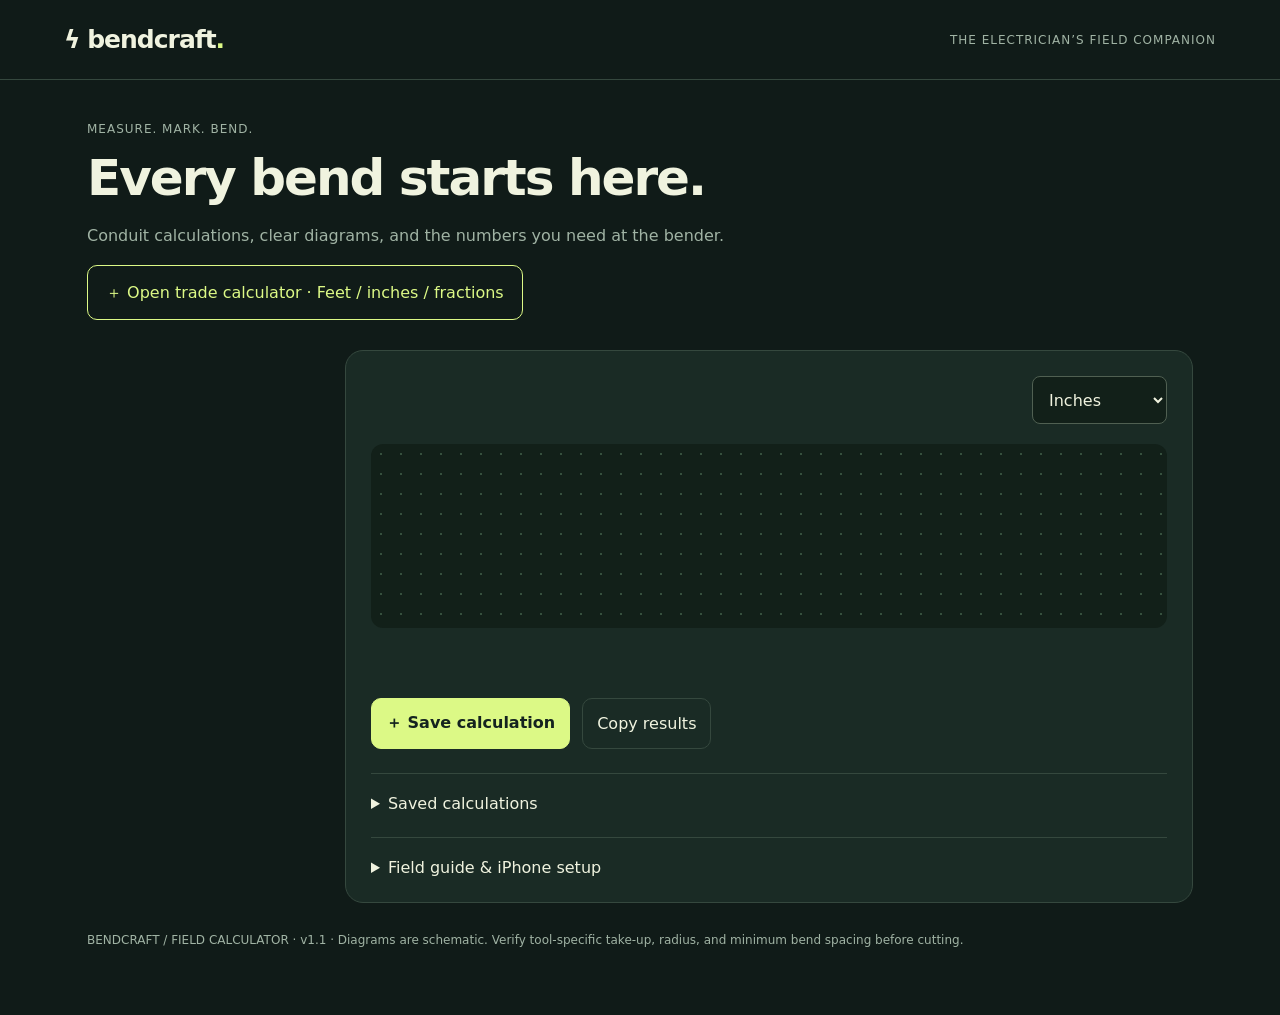
==== index.html @ 4b393dd1 "Add index.html for Bendcraft v1.1" ====
<!doctype html><html lang="en"><meta charset="utf-8"><meta name="viewport" content="width=device-width,initial-scale=1,viewport-fit=cover"><meta name="theme-color" content="#14231f"><meta name="apple-mobile-web-app-capable" content="yes"><link rel="manifest" href="manifest.json"><title>Bendcraft • Conduit calculator</title><style>
:root{color-scheme:dark;--bg:#101b18;--panel:#1a2b25;--line:#35483e;--ink:#f0f3df;--muted:#a0b3a4;--accent:#dcf986}*{box-sizing:border-box}body{margin:0;background:var(--bg);color:var(--ink);font:16px system-ui,sans-serif}header{padding:25px 5%;border-bottom:1px solid var(--line);display:flex;justify-content:space-between;align-items:center}.brand{font-size:25px;font-weight:800;letter-spacing:-1px}.badge,small{color:var(--muted);font-size:12px;letter-spacing:1px}main{max-width:1150px;margin:38px auto;padding:0 22px}h1{font-size:clamp(32px,5vw,50px);letter-spacing:-2px;margin:12px 0}p{color:var(--muted);line-height:1.6}.layout{display:grid;grid-template-columns:230px 1fr;gap:28px;margin-top:30px}nav{display:flex;flex-direction:column;gap:7px}button,select,input{font:inherit}button{cursor:pointer;border:1px solid var(--line);border-radius:10px;background:transparent;color:var(--ink);padding:14px;text-align:left;min-height:48px}button:hover{border-color:var(--accent)}button.active,.primary{background:var(--accent);color:#14231f;border-color:var(--accent);font-weight:700}section{border:1px solid var(--line);background:var(--panel);border-radius:18px;padding:25px}h2{margin:0;font-size:24px}.toolbar{display:flex;justify-content:space-between;align-items:center;gap:12px}select,input{background:#122019;color:var(--ink);border:1px solid #506052;border-radius:8px;padding:12px;width:100%;min-height:48px}select{width:auto}#fields{display:grid;grid-template-columns:1fr 1fr;gap:18px;margin:24px 0}label{display:block;font-size:13px;color:var(--muted)}label input{margin-top:8px}.diagram{background:#122019;border-radius:12px;margin:20px 0;overflow:hidden}svg{width:100%;height:180px;background-image:radial-gradient(#36503e 1px,transparent 1px);background-size:20px 20px}.results{display:grid;grid-template-columns:repeat(2,1fr);gap:12px}.result{padding:18px;border:1px solid var(--line);border-radius:12px}.result strong{display:block;color:var(--accent);font-size:27px;margin-top:7px}.note{font-size:13px}.actions{display:flex;gap:12px;margin-top:22px;flex-wrap:wrap}details{margin-top:24px;border-top:1px solid var(--line);padding-top:20px}summary{cursor:pointer}#saved article{border-bottom:1px solid var(--line);padding:14px 0}#saved button{padding:8px;margin-right:8px}footer{padding:30px 0;color:var(--muted);font-size:12px}a{color:var(--accent)}@media(max-width:720px){header{padding:20px}.badge{display:none}main{margin-top:24px}.layout{grid-template-columns:1fr;gap:18px}nav{flex-direction:row;overflow-x:auto;padding-bottom:6px}nav button{white-space:nowrap}section{padding:18px}#fields{gap:12px}h1{letter-spacing:-1px}.result strong{font-size:23px}}
</style><header><div class="brand">ϟ bendcraft<span style="color:var(--accent)">.</span></div><span class="badge">THE ELECTRICIAN’S FIELD COMPANION</span></header><main><small>MEASURE. MARK. BEND.</small><h1>Every bend starts here.</h1><p>Conduit calculations, clear diagrams, and the numbers you need at the bender.</p><p><a href="calculator.html" style="display:inline-block;padding:14px 18px;border:1px solid #dcf986;border-radius:10px;text-decoration:none">＋ Open trade calculator · Feet / inches / fractions</a></p><div class="layout"><nav id="types" aria-label="Bend type"></nav><section><div class="toolbar"><h2 id="title"></h2><select id="unit" aria-label="Units"><option value="in">Inches</option><option value="mm">Millimeters</option></select></div><div class="diagram"><svg viewBox="0 0 600 180" role="img" aria-label="Schematic of selected bend"><path id="pipe" fill="none" stroke="#dcf986" stroke-width="9" stroke-linejoin="round" stroke-linecap="round"/></svg></div><small id="model"></small><div id="fields"></div><div id="results" class="results" aria-live="polite"></div><p id="explain" class="note"></p><div class="actions"><button id="save" class="primary">＋ Save calculation</button><button id="share">Copy results</button></div><p id="status" role="status"></p><details><summary>Saved calculations</summary><div id="saved"></div></details><details><summary>Field guide & iPhone setup</summary><p>Enter decimals or fractions such as 12 3/8. Values use the selected unit. Change units to convert your current measurements. Angles remain degrees.</p><p>Offsets and saddles use ideal centerline geometry: spacing = height ÷ sin(angle); shrink per offset = height × tan(angle ÷ 2). These differ from rounded field tables and do not compensate for shoe radius. Verify marks with your bender’s instructions. Stub take-up and back-to-back star marks must match your actual shoe. Segmented calculations use equal chord approximations.</p><p>On iPhone: open the hosted app in Safari, tap Share → Add to Home Screen → Open as Web App. Saved bends stay in this browser on this device. This local version requires hosting before iPhone installation.</p><p><a href="https://data.kleintools.com/sites/all/product_assets/documents/instructions/klein/ConduitBenderGuide.pdf" target="_blank" rel="noopener">Klein bender reference</a> · <a href="https://apps.apple.com/us/app/ibend-pipe/id339407922" target="_blank" rel="noopener">Workflow research: iBend Pipe</a></p></details></section></div><footer>BENDCRAFT / FIELD CALCULATOR · v1.1 · Diagrams are schematic. Verify tool-specific take-up, radius, and minimum bend spacing before cutting.</footer></main><script src="app.js"></script></html>
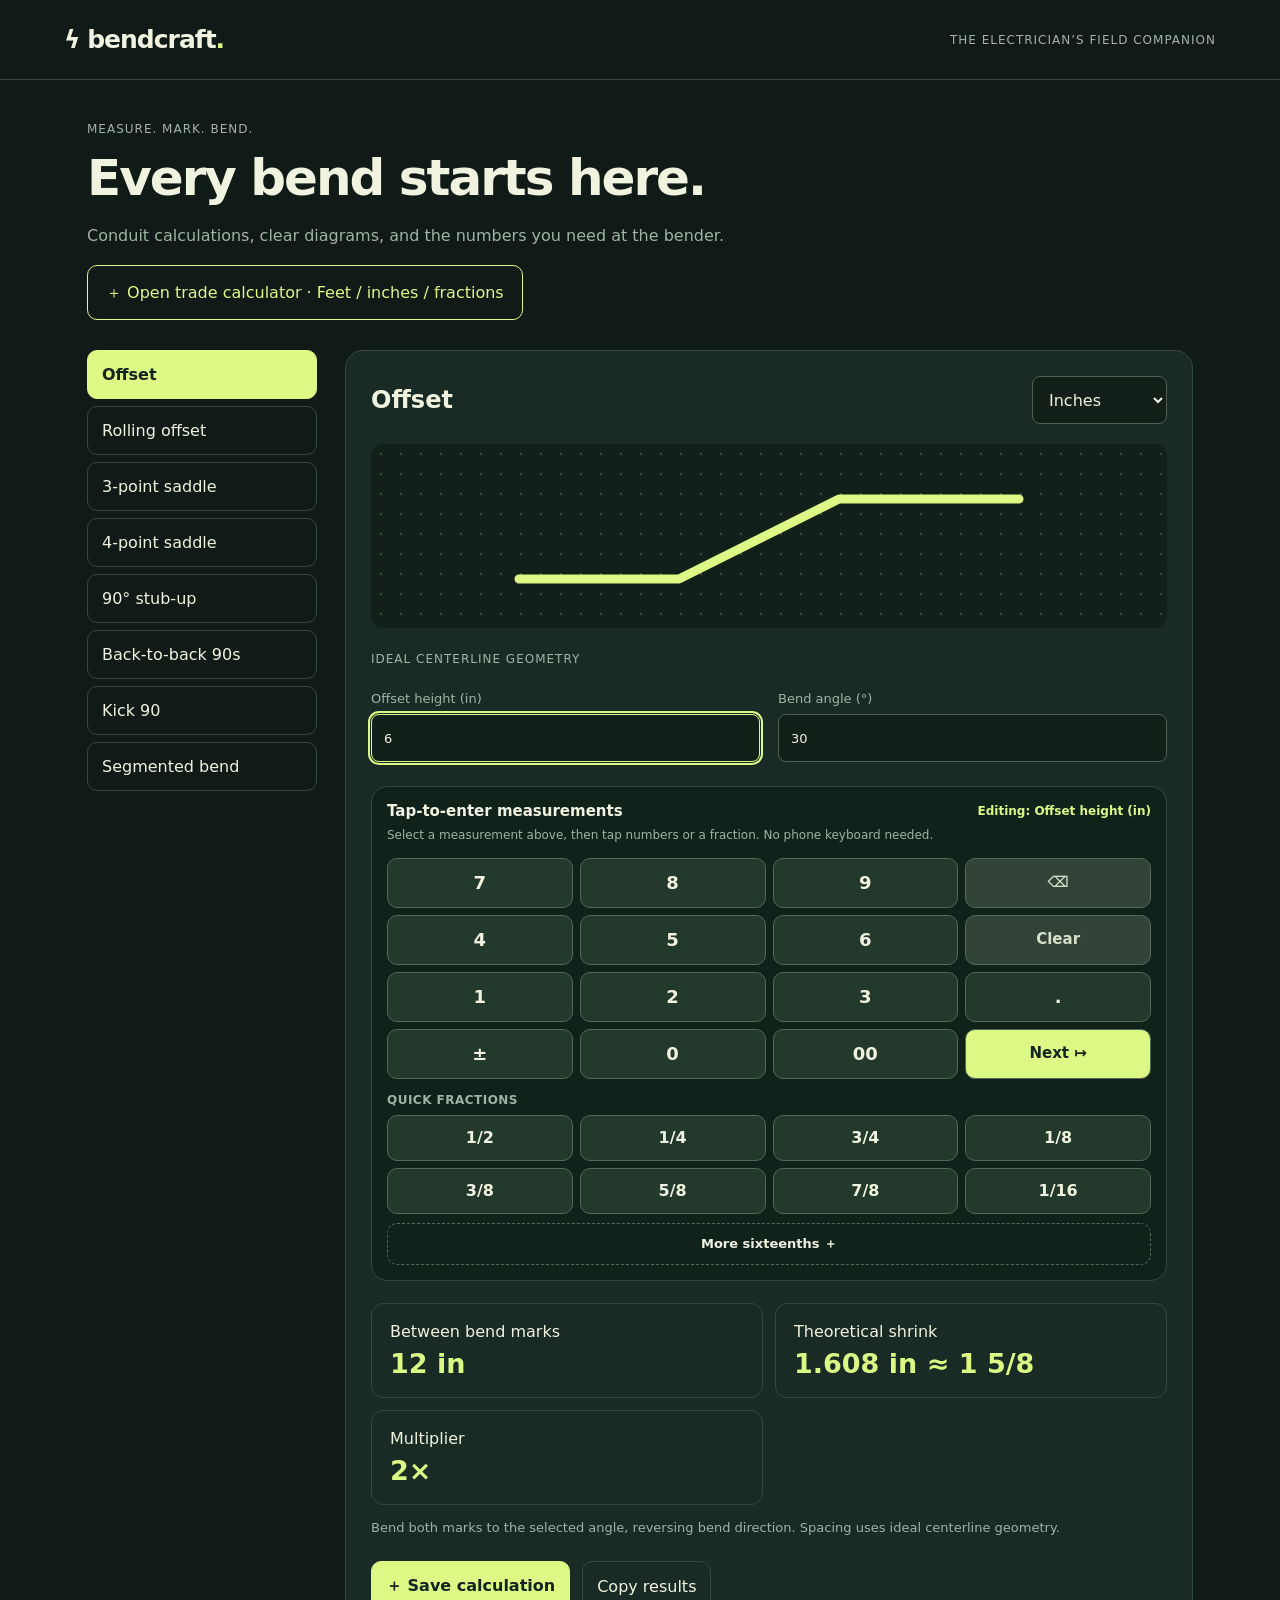
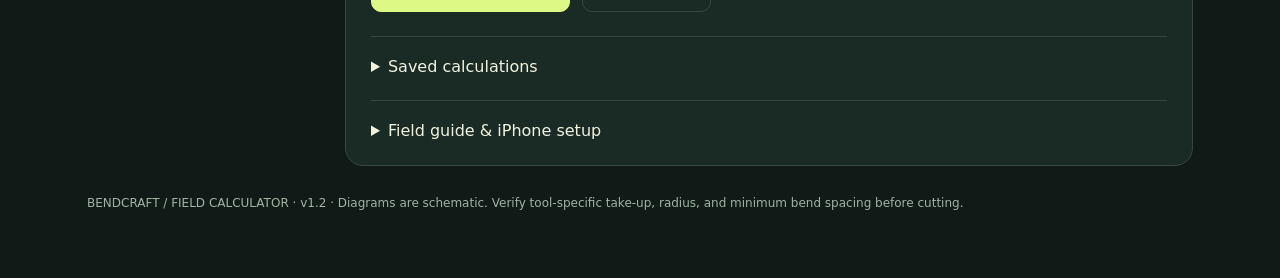
==== commit 6c3dba49: "Enable touch keypad and quick fractions in conduit calculator" ====
--- a/index.html
+++ b/index.html
@@ -1,3 +1,3 @@
-<!doctype html><html lang="en"><meta charset="utf-8"><meta name="viewport" content="width=device-width,initial-scale=1,viewport-fit=cover"><meta name="theme-color" content="#14231f"><meta name="apple-mobile-web-app-capable" content="yes"><link rel="manifest" href="manifest.json"><title>Bendcraft • Conduit calculator</title><style>
+<!doctype html><html lang="en"><meta charset="utf-8"><meta name="viewport" content="width=device-width,initial-scale=1,viewport-fit=cover"><meta name="theme-color" content="#14231f"><meta name="apple-mobile-web-app-capable" content="yes"><link rel="manifest" href="manifest.json"><link rel="stylesheet" href="measurement-keypad.css"><title>Bendcraft • Conduit calculator</title><style>
 :root{color-scheme:dark;--bg:#101b18;--panel:#1a2b25;--line:#35483e;--ink:#f0f3df;--muted:#a0b3a4;--accent:#dcf986}*{box-sizing:border-box}body{margin:0;background:var(--bg);color:var(--ink);font:16px system-ui,sans-serif}header{padding:25px 5%;border-bottom:1px solid var(--line);display:flex;justify-content:space-between;align-items:center}.brand{font-size:25px;font-weight:800;letter-spacing:-1px}.badge,small{color:var(--muted);font-size:12px;letter-spacing:1px}main{max-width:1150px;margin:38px auto;padding:0 22px}h1{font-size:clamp(32px,5vw,50px);letter-spacing:-2px;margin:12px 0}p{color:var(--muted);line-height:1.6}.layout{display:grid;grid-template-columns:230px 1fr;gap:28px;margin-top:30px}nav{display:flex;flex-direction:column;gap:7px}button,select,input{font:inherit}button{cursor:pointer;border:1px solid var(--line);border-radius:10px;background:transparent;color:var(--ink);padding:14px;text-align:left;min-height:48px}button:hover{border-color:var(--accent)}button.active,.primary{background:var(--accent);color:#14231f;border-color:var(--accent);font-weight:700}section{border:1px solid var(--line);background:var(--panel);border-radius:18px;padding:25px}h2{margin:0;font-size:24px}.toolbar{display:flex;justify-content:space-between;align-items:center;gap:12px}select,input{background:#122019;color:var(--ink);border:1px solid #506052;border-radius:8px;padding:12px;width:100%;min-height:48px}select{width:auto}#fields{display:grid;grid-template-columns:1fr 1fr;gap:18px;margin:24px 0}label{display:block;font-size:13px;color:var(--muted)}label input{margin-top:8px}.diagram{background:#122019;border-radius:12px;margin:20px 0;overflow:hidden}svg{width:100%;height:180px;background-image:radial-gradient(#36503e 1px,transparent 1px);background-size:20px 20px}.results{display:grid;grid-template-columns:repeat(2,1fr);gap:12px}.result{padding:18px;border:1px solid var(--line);border-radius:12px}.result strong{display:block;color:var(--accent);font-size:27px;margin-top:7px}.note{font-size:13px}.actions{display:flex;gap:12px;margin-top:22px;flex-wrap:wrap}details{margin-top:24px;border-top:1px solid var(--line);padding-top:20px}summary{cursor:pointer}#saved article{border-bottom:1px solid var(--line);padding:14px 0}#saved button{padding:8px;margin-right:8px}footer{padding:30px 0;color:var(--muted);font-size:12px}a{color:var(--accent)}@media(max-width:720px){header{padding:20px}.badge{display:none}main{margin-top:24px}.layout{grid-template-columns:1fr;gap:18px}nav{flex-direction:row;overflow-x:auto;padding-bottom:6px}nav button{white-space:nowrap}section{padding:18px}#fields{gap:12px}h1{letter-spacing:-1px}.result strong{font-size:23px}}
-</style><header><div class="brand">ϟ bendcraft<span style="color:var(--accent)">.</span></div><span class="badge">THE ELECTRICIAN’S FIELD COMPANION</span></header><main><small>MEASURE. MARK. BEND.</small><h1>Every bend starts here.</h1><p>Conduit calculations, clear diagrams, and the numbers you need at the bender.</p><p><a href="calculator.html" style="display:inline-block;padding:14px 18px;border:1px solid #dcf986;border-radius:10px;text-decoration:none">＋ Open trade calculator · Feet / inches / fractions</a></p><div class="layout"><nav id="types" aria-label="Bend type"></nav><section><div class="toolbar"><h2 id="title"></h2><select id="unit" aria-label="Units"><option value="in">Inches</option><option value="mm">Millimeters</option></select></div><div class="diagram"><svg viewBox="0 0 600 180" role="img" aria-label="Schematic of selected bend"><path id="pipe" fill="none" stroke="#dcf986" stroke-width="9" stroke-linejoin="round" stroke-linecap="round"/></svg></div><small id="model"></small><div id="fields"></div><div id="results" class="results" aria-live="polite"></div><p id="explain" class="note"></p><div class="actions"><button id="save" class="primary">＋ Save calculation</button><button id="share">Copy results</button></div><p id="status" role="status"></p><details><summary>Saved calculations</summary><div id="saved"></div></details><details><summary>Field guide & iPhone setup</summary><p>Enter decimals or fractions such as 12 3/8. Values use the selected unit. Change units to convert your current measurements. Angles remain degrees.</p><p>Offsets and saddles use ideal centerline geometry: spacing = height ÷ sin(angle); shrink per offset = height × tan(angle ÷ 2). These differ from rounded field tables and do not compensate for shoe radius. Verify marks with your bender’s instructions. Stub take-up and back-to-back star marks must match your actual shoe. Segmented calculations use equal chord approximations.</p><p>On iPhone: open the hosted app in Safari, tap Share → Add to Home Screen → Open as Web App. Saved bends stay in this browser on this device. This local version requires hosting before iPhone installation.</p><p><a href="https://data.kleintools.com/sites/all/product_assets/documents/instructions/klein/ConduitBenderGuide.pdf" target="_blank" rel="noopener">Klein bender reference</a> · <a href="https://apps.apple.com/us/app/ibend-pipe/id339407922" target="_blank" rel="noopener">Workflow research: iBend Pipe</a></p></details></section></div><footer>BENDCRAFT / FIELD CALCULATOR · v1.1 · Diagrams are schematic. Verify tool-specific take-up, radius, and minimum bend spacing before cutting.</footer></main><script src="app.js"></script></html>
+</style><header><div class="brand">ϟ bendcraft<span style="color:var(--accent)">.</span></div><span class="badge">THE ELECTRICIAN’S FIELD COMPANION</span></header><main><small>MEASURE. MARK. BEND.</small><h1>Every bend starts here.</h1><p>Conduit calculations, clear diagrams, and the numbers you need at the bender.</p><p><a href="calculator.html" style="display:inline-block;padding:14px 18px;border:1px solid #dcf986;border-radius:10px;text-decoration:none">＋ Open trade calculator · Feet / inches / fractions</a></p><div class="layout"><nav id="types" aria-label="Bend type"></nav><section><div class="toolbar"><h2 id="title"></h2><select id="unit" aria-label="Units"><option value="in">Inches</option><option value="mm">Millimeters</option></select></div><div class="diagram"><svg viewBox="0 0 600 180" role="img" aria-label="Schematic of selected bend"><path id="pipe" fill="none" stroke="#dcf986" stroke-width="9" stroke-linejoin="round" stroke-linecap="round"/></svg></div><small id="model"></small><div id="fields"></div><div id="measurement-keypad"></div><div id="results" class="results" aria-live="polite"></div><p id="explain" class="note"></p><div class="actions"><button id="save" class="primary">＋ Save calculation</button><button id="share">Copy results</button></div><p id="status" role="status"></p><details><summary>Saved calculations</summary><div id="saved"></div></details><details><summary>Field guide & iPhone setup</summary><p>Tap a measurement field then use the built-in number and fraction buttons—no iPhone keyboard needed. Fractions such as 12 3/8 work. Values use the selected unit. Change units to convert your current measurements. Angles remain degrees.</p><p>Offsets and saddles use ideal centerline geometry: spacing = height ÷ sin(angle); shrink per offset = height × tan(angle ÷ 2). These differ from rounded field tables and do not compensate for shoe radius. Verify marks with your bender’s instructions. Stub take-up and back-to-back star marks must match your actual shoe. Segmented calculations use equal chord approximations.</p><p>On iPhone: open the hosted app in Safari, tap Share → Add to Home Screen → Open as Web App. Saved bends stay in this browser on this device. This local version requires hosting before iPhone installation.</p><p><a href="https://data.kleintools.com/sites/all/product_assets/documents/instructions/klein/ConduitBenderGuide.pdf" target="_blank" rel="noopener">Klein bender reference</a> · <a href="https://apps.apple.com/us/app/ibend-pipe/id339407922" target="_blank" rel="noopener">Workflow research: iBend Pipe</a></p></details></section></div><footer>BENDCRAFT / FIELD CALCULATOR · v1.2 · Diagrams are schematic. Verify tool-specific take-up, radius, and minimum bend spacing before cutting.</footer></main><script src="app.js"></script><script src="measurement-keypad.js"></script></html>
--- a/measurement-keypad.css
+++ b/measurement-keypad.css
@@ -0,0 +1,22 @@
+/* Shared touch-first Bendcraft measurement keypad. */
+#measurement-keypad { margin: 14px 0 22px; }
+.mp-wrap { border: 1px solid var(--line, #35483e); border-radius: 16px; background: #11221b; padding: 15px; }
+.mp-top { display: flex; align-items: center; justify-content: space-between; flex-wrap: wrap; gap: 5px 12px; }
+.mp-top strong { font-size: 15px; color: var(--ink, #f0f3df); }
+.mp-active { color: var(--accent, #dcf986); font-size: 12px; font-weight: 700; }
+.mp-hint { font-size: 12px; margin: 7px 0 14px; color: var(--muted, #a0b3a4); line-height: 1.4; }
+.mp-label { margin: 14px 0 8px; font-size: 12px; color: var(--muted, #a0b3a4); font-weight: 700; letter-spacing: .04em; text-transform: uppercase; }
+.mp-grid { display: grid; grid-template-columns: repeat(4, minmax(0, 1fr)); gap: 7px; }
+.mp-key, .mp-more { appearance: none; min-width: 0; min-height: 50px; padding: 8px 4px; border: 1px solid #536957; border-radius: 10px; background: #23392c; color: var(--ink, #f0f3df); text-align: center; font: 600 18px/1.15 system-ui, sans-serif; touch-action: manipulation; -webkit-tap-highlight-color: transparent; cursor: pointer; }
+.mp-key:active, .mp-more:active { background: var(--accent, #dcf986); color: #14231f; transform: scale(.975); }
+.mp-key:focus-visible, .mp-more:focus-visible { outline: 2px solid var(--accent, #dcf986); outline-offset: 2px; }
+.mp-fractions .mp-key, .mp-units .mp-key { font-size: 16px; min-height: 46px; }
+.mp-key.mp-subtle { font-size: 15px; color: #d5e1cc; background: #344337; }
+.mp-key.mp-next { background: #dcf986; color: #14231f; font-size: 15px; font-weight: 800; }
+.mp-key:disabled { opacity: .4; cursor: not-allowed; }
+.mp-more { display: block; width: 100%; min-height: 42px; font-size: 13px; margin-top: 9px; background: transparent; border-style: dashed; }
+.mp-extra { margin-top: 8px; }
+.mp-extra[hidden] { display: none !important; }
+.mp-selected { outline: 2px solid var(--accent, #dcf986) !important; outline-offset: 1px; border-color: var(--accent, #dcf986) !important; }
+.mp-selected[readonly] { cursor: pointer; }
+@media(max-width:400px) { .mp-wrap { padding: 11px; } .mp-grid { gap: 6px; } .mp-key { min-height: 48px; font-size: 18px; } .mp-fractions .mp-key { font-size: 15px; } }
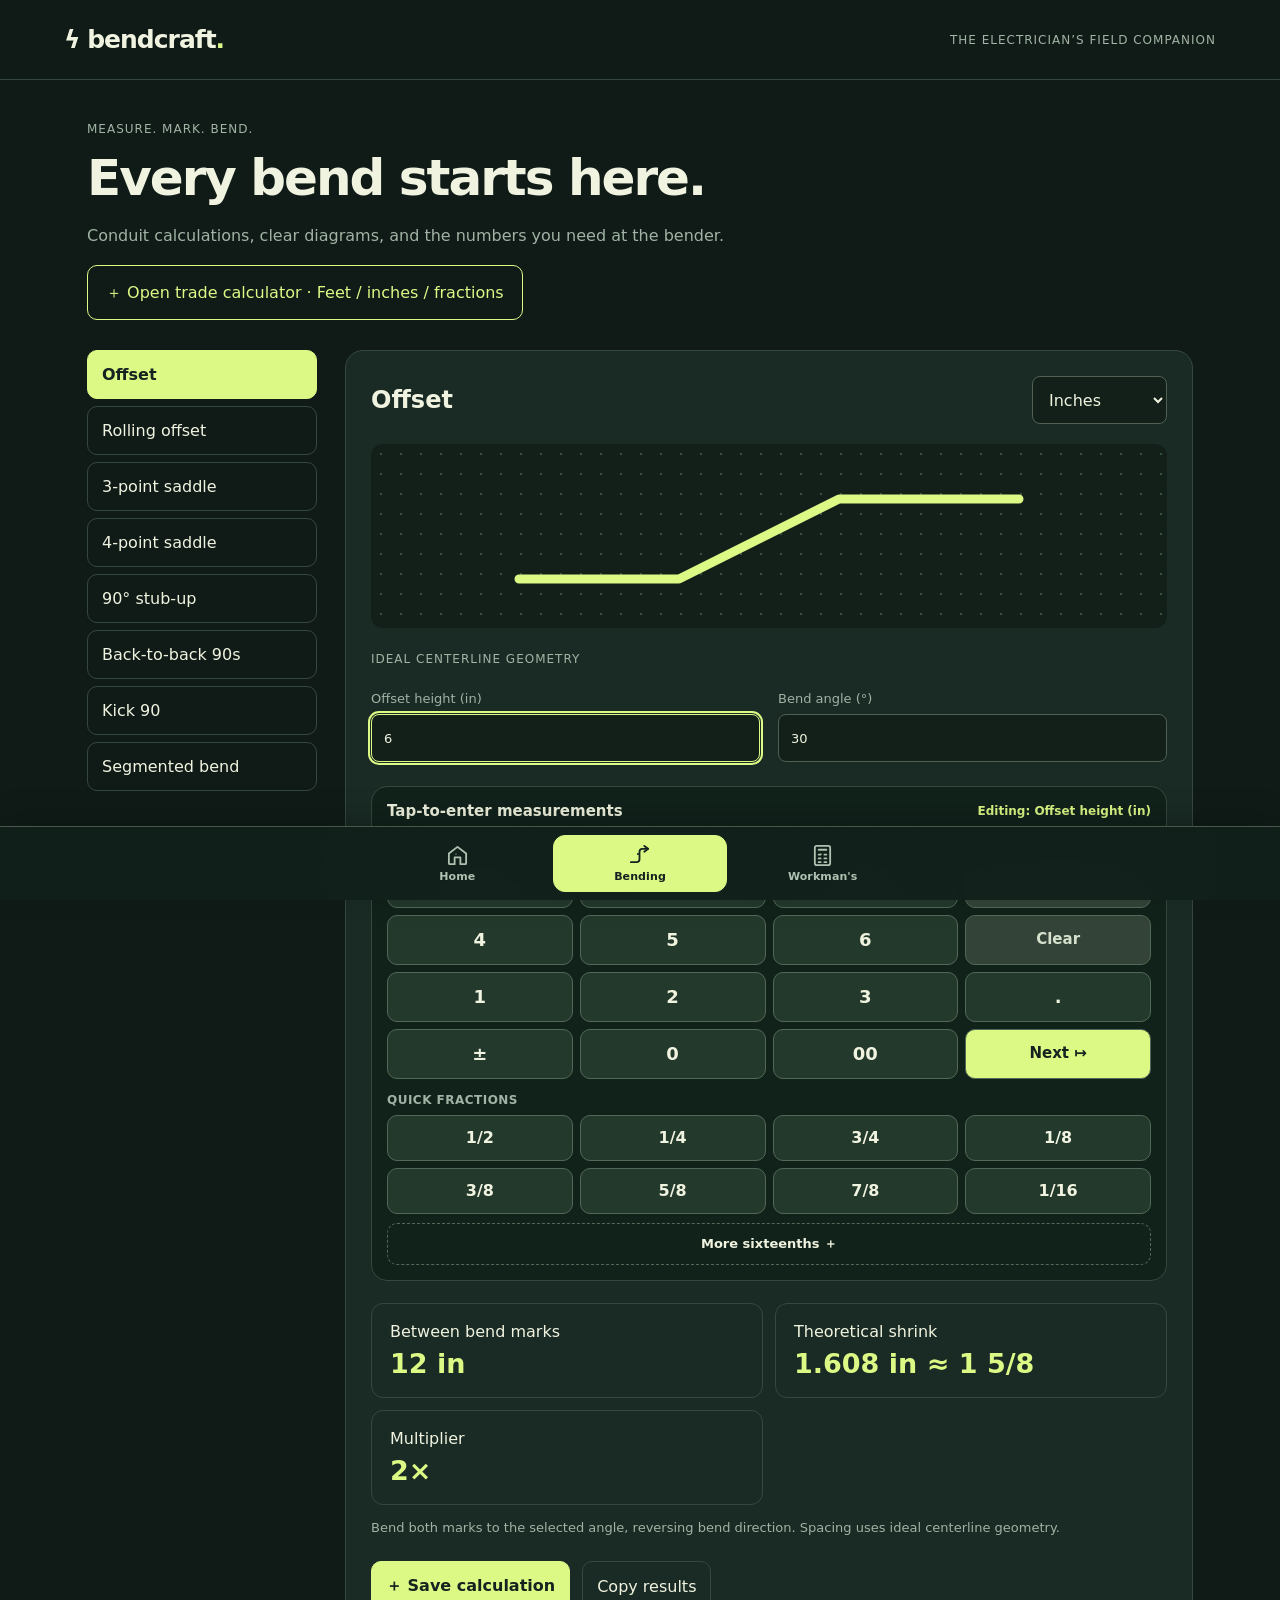
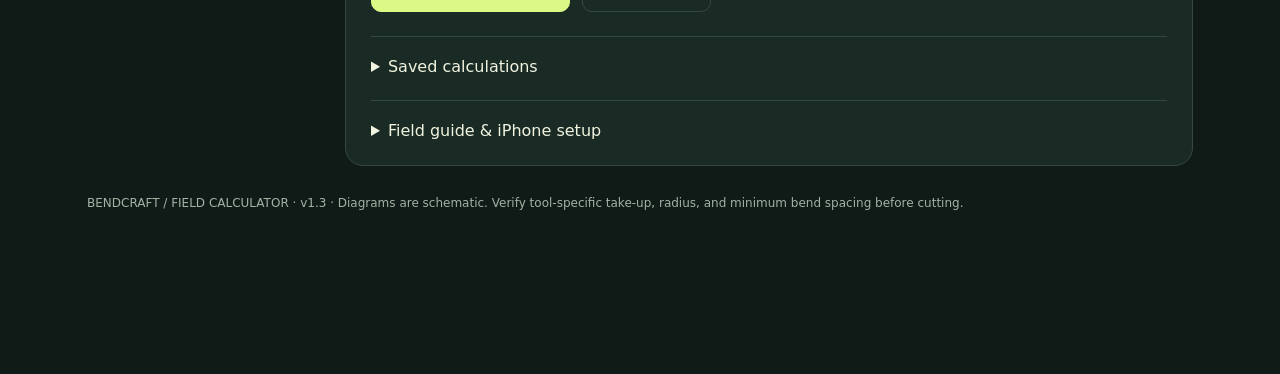
==== commit b29ad5fe: "Add persistent bottom app switcher to bending calculator" ====
--- a/index.html
+++ b/index.html
@@ -1,3 +1,3 @@
-<!doctype html><html lang="en"><meta charset="utf-8"><meta name="viewport" content="width=device-width,initial-scale=1,viewport-fit=cover"><meta name="theme-color" content="#14231f"><meta name="apple-mobile-web-app-capable" content="yes"><link rel="manifest" href="manifest.json"><link rel="stylesheet" href="measurement-keypad.css"><title>Bendcraft • Conduit calculator</title><style>
+<!doctype html><html lang="en"><meta charset="utf-8"><meta name="viewport" content="width=device-width,initial-scale=1,viewport-fit=cover"><meta name="theme-color" content="#14231f"><meta name="apple-mobile-web-app-capable" content="yes"><link rel="manifest" href="manifest.json"><link rel="stylesheet" href="measurement-keypad.css"><link rel="stylesheet" href="app-tabs.css"><title>Bendcraft • Conduit calculator</title><style>
 :root{color-scheme:dark;--bg:#101b18;--panel:#1a2b25;--line:#35483e;--ink:#f0f3df;--muted:#a0b3a4;--accent:#dcf986}*{box-sizing:border-box}body{margin:0;background:var(--bg);color:var(--ink);font:16px system-ui,sans-serif}header{padding:25px 5%;border-bottom:1px solid var(--line);display:flex;justify-content:space-between;align-items:center}.brand{font-size:25px;font-weight:800;letter-spacing:-1px}.badge,small{color:var(--muted);font-size:12px;letter-spacing:1px}main{max-width:1150px;margin:38px auto;padding:0 22px}h1{font-size:clamp(32px,5vw,50px);letter-spacing:-2px;margin:12px 0}p{color:var(--muted);line-height:1.6}.layout{display:grid;grid-template-columns:230px 1fr;gap:28px;margin-top:30px}nav{display:flex;flex-direction:column;gap:7px}button,select,input{font:inherit}button{cursor:pointer;border:1px solid var(--line);border-radius:10px;background:transparent;color:var(--ink);padding:14px;text-align:left;min-height:48px}button:hover{border-color:var(--accent)}button.active,.primary{background:var(--accent);color:#14231f;border-color:var(--accent);font-weight:700}section{border:1px solid var(--line);background:var(--panel);border-radius:18px;padding:25px}h2{margin:0;font-size:24px}.toolbar{display:flex;justify-content:space-between;align-items:center;gap:12px}select,input{background:#122019;color:var(--ink);border:1px solid #506052;border-radius:8px;padding:12px;width:100%;min-height:48px}select{width:auto}#fields{display:grid;grid-template-columns:1fr 1fr;gap:18px;margin:24px 0}label{display:block;font-size:13px;color:var(--muted)}label input{margin-top:8px}.diagram{background:#122019;border-radius:12px;margin:20px 0;overflow:hidden}svg{width:100%;height:180px;background-image:radial-gradient(#36503e 1px,transparent 1px);background-size:20px 20px}.results{display:grid;grid-template-columns:repeat(2,1fr);gap:12px}.result{padding:18px;border:1px solid var(--line);border-radius:12px}.result strong{display:block;color:var(--accent);font-size:27px;margin-top:7px}.note{font-size:13px}.actions{display:flex;gap:12px;margin-top:22px;flex-wrap:wrap}details{margin-top:24px;border-top:1px solid var(--line);padding-top:20px}summary{cursor:pointer}#saved article{border-bottom:1px solid var(--line);padding:14px 0}#saved button{padding:8px;margin-right:8px}footer{padding:30px 0;color:var(--muted);font-size:12px}a{color:var(--accent)}@media(max-width:720px){header{padding:20px}.badge{display:none}main{margin-top:24px}.layout{grid-template-columns:1fr;gap:18px}nav{flex-direction:row;overflow-x:auto;padding-bottom:6px}nav button{white-space:nowrap}section{padding:18px}#fields{gap:12px}h1{letter-spacing:-1px}.result strong{font-size:23px}}
-</style><header><div class="brand">ϟ bendcraft<span style="color:var(--accent)">.</span></div><span class="badge">THE ELECTRICIAN’S FIELD COMPANION</span></header><main><small>MEASURE. MARK. BEND.</small><h1>Every bend starts here.</h1><p>Conduit calculations, clear diagrams, and the numbers you need at the bender.</p><p><a href="calculator.html" style="display:inline-block;padding:14px 18px;border:1px solid #dcf986;border-radius:10px;text-decoration:none">＋ Open trade calculator · Feet / inches / fractions</a></p><div class="layout"><nav id="types" aria-label="Bend type"></nav><section><div class="toolbar"><h2 id="title"></h2><select id="unit" aria-label="Units"><option value="in">Inches</option><option value="mm">Millimeters</option></select></div><div class="diagram"><svg viewBox="0 0 600 180" role="img" aria-label="Schematic of selected bend"><path id="pipe" fill="none" stroke="#dcf986" stroke-width="9" stroke-linejoin="round" stroke-linecap="round"/></svg></div><small id="model"></small><div id="fields"></div><div id="measurement-keypad"></div><div id="results" class="results" aria-live="polite"></div><p id="explain" class="note"></p><div class="actions"><button id="save" class="primary">＋ Save calculation</button><button id="share">Copy results</button></div><p id="status" role="status"></p><details><summary>Saved calculations</summary><div id="saved"></div></details><details><summary>Field guide & iPhone setup</summary><p>Tap a measurement field then use the built-in number and fraction buttons—no iPhone keyboard needed. Fractions such as 12 3/8 work. Values use the selected unit. Change units to convert your current measurements. Angles remain degrees.</p><p>Offsets and saddles use ideal centerline geometry: spacing = height ÷ sin(angle); shrink per offset = height × tan(angle ÷ 2). These differ from rounded field tables and do not compensate for shoe radius. Verify marks with your bender’s instructions. Stub take-up and back-to-back star marks must match your actual shoe. Segmented calculations use equal chord approximations.</p><p>On iPhone: open the hosted app in Safari, tap Share → Add to Home Screen → Open as Web App. Saved bends stay in this browser on this device. This local version requires hosting before iPhone installation.</p><p><a href="https://data.kleintools.com/sites/all/product_assets/documents/instructions/klein/ConduitBenderGuide.pdf" target="_blank" rel="noopener">Klein bender reference</a> · <a href="https://apps.apple.com/us/app/ibend-pipe/id339407922" target="_blank" rel="noopener">Workflow research: iBend Pipe</a></p></details></section></div><footer>BENDCRAFT / FIELD CALCULATOR · v1.2 · Diagrams are schematic. Verify tool-specific take-up, radius, and minimum bend spacing before cutting.</footer></main><script src="app.js"></script><script src="measurement-keypad.js"></script></html>
+</style><header><div class="brand">ϟ bendcraft<span style="color:var(--accent)">.</span></div><span class="badge">THE ELECTRICIAN’S FIELD COMPANION</span></header><main><small>MEASURE. MARK. BEND.</small><h1>Every bend starts here.</h1><p>Conduit calculations, clear diagrams, and the numbers you need at the bender.</p><p><a href="calculator.html" style="display:inline-block;padding:14px 18px;border:1px solid #dcf986;border-radius:10px;text-decoration:none">＋ Open trade calculator · Feet / inches / fractions</a></p><div class="layout"><nav id="types" aria-label="Bend type"></nav><section><div class="toolbar"><h2 id="title"></h2><select id="unit" aria-label="Units"><option value="in">Inches</option><option value="mm">Millimeters</option></select></div><div class="diagram"><svg viewBox="0 0 600 180" role="img" aria-label="Schematic of selected bend"><path id="pipe" fill="none" stroke="#dcf986" stroke-width="9" stroke-linejoin="round" stroke-linecap="round"/></svg></div><small id="model"></small><div id="fields"></div><div id="measurement-keypad"></div><div id="results" class="results" aria-live="polite"></div><p id="explain" class="note"></p><div class="actions"><button id="save" class="primary">＋ Save calculation</button><button id="share">Copy results</button></div><p id="status" role="status"></p><details><summary>Saved calculations</summary><div id="saved"></div></details><details><summary>Field guide & iPhone setup</summary><p>Tap a measurement field then use the built-in number and fraction buttons—no iPhone keyboard needed. Fractions such as 12 3/8 work. Values use the selected unit. Change units to convert your current measurements. Angles remain degrees.</p><p>Offsets and saddles use ideal centerline geometry: spacing = height ÷ sin(angle); shrink per offset = height × tan(angle ÷ 2). These differ from rounded field tables and do not compensate for shoe radius. Verify marks with your bender’s instructions. Stub take-up and back-to-back star marks must match your actual shoe. Segmented calculations use equal chord approximations.</p><p>On iPhone: open the hosted app in Safari, tap Share → Add to Home Screen → Open as Web App. Saved bends stay in this browser on this device. This local version requires hosting before iPhone installation.</p><p><a href="https://data.kleintools.com/sites/all/product_assets/documents/instructions/klein/ConduitBenderGuide.pdf" target="_blank" rel="noopener">Klein bender reference</a> · <a href="https://apps.apple.com/us/app/ibend-pipe/id339407922" target="_blank" rel="noopener">Workflow research: iBend Pipe</a></p></details></section></div><footer>BENDCRAFT / FIELD CALCULATOR · v1.3 · Diagrams are schematic. Verify tool-specific take-up, radius, and minimum bend spacing before cutting.</footer></main><nav class="app-tabs" aria-label="Bendcraft apps"><div class="app-tabs-inner"><a class="app-tab" href="home.html"><svg viewBox="0 0 24 24" aria-hidden="true"><path d="m3 10 9-7 9 7v10a1 1 0 0 1-1 1h-5v-7H9v7H4a1 1 0 0 1-1-1Z"/></svg><span>Home</span></a><a class="app-tab" href="index.html" aria-current="page"><svg viewBox="0 0 24 24" aria-hidden="true"><path d="M3 19h6c1.7 0 3-1.3 3-3V8c0-1.7 1.3-3 3-3h6"/><path d="m17 2 4 3-4 3"/></svg><span>Bending</span></a><a class="app-tab" href="calculator.html"><svg viewBox="0 0 24 24" aria-hidden="true"><rect x="4" y="2" width="16" height="20" rx="2"/><path d="M8 6h8M8 11h2m4 0h2M8 15h2m4 0h2M8 19h2m4 0h2"/></svg><span>Workman's</span></a></div></nav><script src="app.js"></script><script src="measurement-keypad.js"></script></html>
--- a/app-tabs.css
+++ b/app-tabs.css
@@ -0,0 +1,68 @@
+/* Bendcraft's shared iPhone-friendly bottom app switcher */
+:root { --tabs-height: 74px; }
+body {
+  padding-bottom: calc(var(--tabs-height) + 22px + env(safe-area-inset-bottom, 0px));
+}
+nav.app-tabs {
+  position: fixed;
+  z-index: 1000;
+  inset: auto 0 0 0;
+  display: block;
+  padding: 9px 14px calc(9px + env(safe-area-inset-bottom, 0px));
+  border-top: 1px solid #465948;
+  background: rgba(18, 33, 27, .97);
+  -webkit-backdrop-filter: blur(16px);
+  backdrop-filter: blur(16px);
+  box-shadow: 0 -8px 30px rgba(0, 0, 0, .22);
+}
+.app-tabs-inner {
+  display: grid;
+  grid-template-columns: repeat(3, minmax(0, 1fr));
+  align-items: stretch;
+  gap: 8px;
+  max-width: 560px;
+  margin: 0 auto;
+}
+nav.app-tabs a.app-tab {
+  display: flex;
+  flex-direction: column;
+  align-items: center;
+  justify-content: center;
+  gap: 4px;
+  min-width: 0;
+  min-height: 57px;
+  padding: 6px 4px;
+  border: 1px solid transparent;
+  border-radius: 12px;
+  text-decoration: none;
+  color: #afc2b1;
+  font: 600 11px/1.15 system-ui, -apple-system, sans-serif;
+  letter-spacing: .1px;
+  -webkit-tap-highlight-color: transparent;
+  touch-action: manipulation;
+}
+.app-tab svg {
+  width: 23px;
+  height: 23px;
+  stroke: currentColor;
+  fill: none;
+  stroke-width: 1.9;
+  stroke-linecap: round;
+  stroke-linejoin: round;
+  flex: none;
+}
+nav.app-tabs a.app-tab[aria-current="page"] {
+  background: #dcf986;
+  border-color: #dcf986;
+  color: #14231f;
+  font-weight: 800;
+}
+nav.app-tabs a.app-tab:active:not([aria-current="page"]) { background: #2b4033; }
+nav.app-tabs a.app-tab:focus-visible {
+  outline: 2px solid #dcf986;
+  outline-offset: 2px;
+}
+@media (min-width: 720px) {
+  nav.app-tabs { padding-top: 8px; padding-bottom: calc(8px + env(safe-area-inset-bottom, 0px)); }
+  .app-tabs-inner { max-width: 540px; }
+}
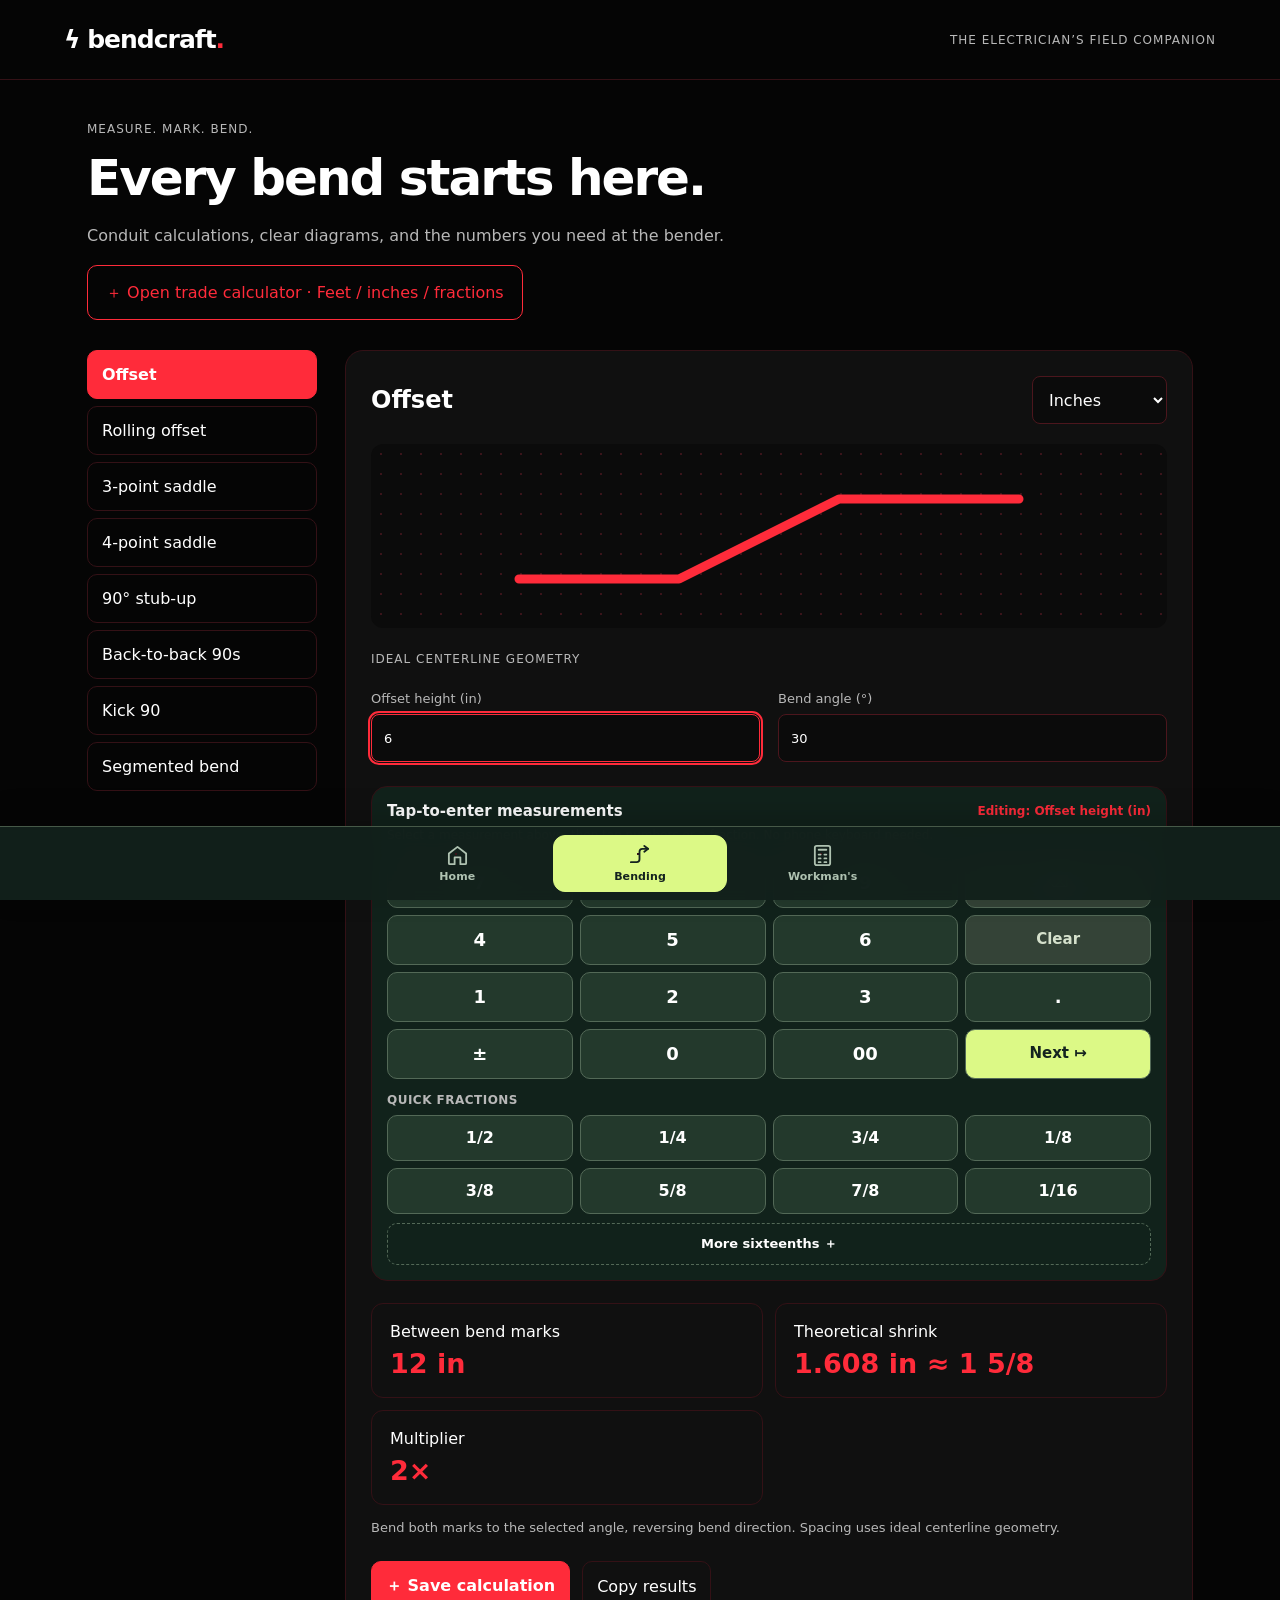
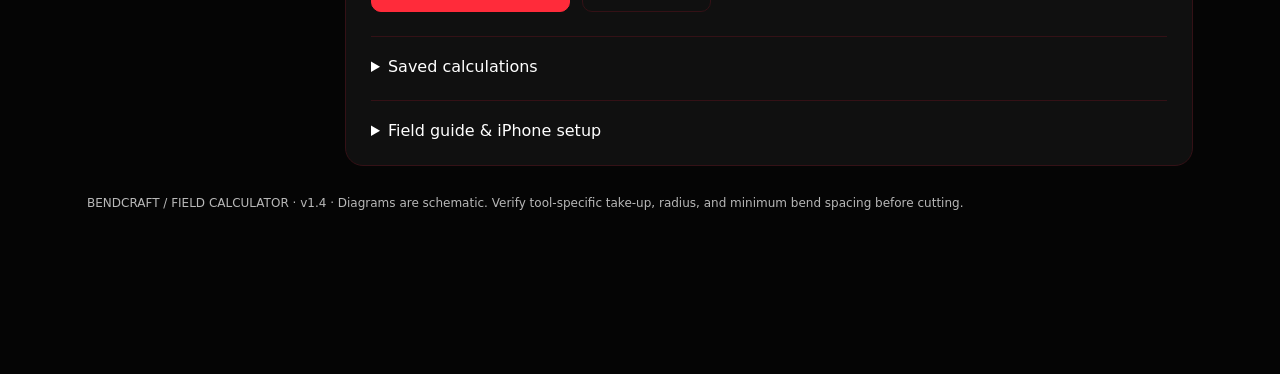
==== commit e693bafa: "Switch index.html to black, white and red Bendcraft theme" ====
--- a/index.html
+++ b/index.html
@@ -1,3 +1,3 @@
-<!doctype html><html lang="en"><meta charset="utf-8"><meta name="viewport" content="width=device-width,initial-scale=1,viewport-fit=cover"><meta name="theme-color" content="#14231f"><meta name="apple-mobile-web-app-capable" content="yes"><link rel="manifest" href="manifest.json"><link rel="stylesheet" href="measurement-keypad.css"><link rel="stylesheet" href="app-tabs.css"><title>Bendcraft • Conduit calculator</title><style>
-:root{color-scheme:dark;--bg:#101b18;--panel:#1a2b25;--line:#35483e;--ink:#f0f3df;--muted:#a0b3a4;--accent:#dcf986}*{box-sizing:border-box}body{margin:0;background:var(--bg);color:var(--ink);font:16px system-ui,sans-serif}header{padding:25px 5%;border-bottom:1px solid var(--line);display:flex;justify-content:space-between;align-items:center}.brand{font-size:25px;font-weight:800;letter-spacing:-1px}.badge,small{color:var(--muted);font-size:12px;letter-spacing:1px}main{max-width:1150px;margin:38px auto;padding:0 22px}h1{font-size:clamp(32px,5vw,50px);letter-spacing:-2px;margin:12px 0}p{color:var(--muted);line-height:1.6}.layout{display:grid;grid-template-columns:230px 1fr;gap:28px;margin-top:30px}nav{display:flex;flex-direction:column;gap:7px}button,select,input{font:inherit}button{cursor:pointer;border:1px solid var(--line);border-radius:10px;background:transparent;color:var(--ink);padding:14px;text-align:left;min-height:48px}button:hover{border-color:var(--accent)}button.active,.primary{background:var(--accent);color:#14231f;border-color:var(--accent);font-weight:700}section{border:1px solid var(--line);background:var(--panel);border-radius:18px;padding:25px}h2{margin:0;font-size:24px}.toolbar{display:flex;justify-content:space-between;align-items:center;gap:12px}select,input{background:#122019;color:var(--ink);border:1px solid #506052;border-radius:8px;padding:12px;width:100%;min-height:48px}select{width:auto}#fields{display:grid;grid-template-columns:1fr 1fr;gap:18px;margin:24px 0}label{display:block;font-size:13px;color:var(--muted)}label input{margin-top:8px}.diagram{background:#122019;border-radius:12px;margin:20px 0;overflow:hidden}svg{width:100%;height:180px;background-image:radial-gradient(#36503e 1px,transparent 1px);background-size:20px 20px}.results{display:grid;grid-template-columns:repeat(2,1fr);gap:12px}.result{padding:18px;border:1px solid var(--line);border-radius:12px}.result strong{display:block;color:var(--accent);font-size:27px;margin-top:7px}.note{font-size:13px}.actions{display:flex;gap:12px;margin-top:22px;flex-wrap:wrap}details{margin-top:24px;border-top:1px solid var(--line);padding-top:20px}summary{cursor:pointer}#saved article{border-bottom:1px solid var(--line);padding:14px 0}#saved button{padding:8px;margin-right:8px}footer{padding:30px 0;color:var(--muted);font-size:12px}a{color:var(--accent)}@media(max-width:720px){header{padding:20px}.badge{display:none}main{margin-top:24px}.layout{grid-template-columns:1fr;gap:18px}nav{flex-direction:row;overflow-x:auto;padding-bottom:6px}nav button{white-space:nowrap}section{padding:18px}#fields{gap:12px}h1{letter-spacing:-1px}.result strong{font-size:23px}}
-</style><header><div class="brand">ϟ bendcraft<span style="color:var(--accent)">.</span></div><span class="badge">THE ELECTRICIAN’S FIELD COMPANION</span></header><main><small>MEASURE. MARK. BEND.</small><h1>Every bend starts here.</h1><p>Conduit calculations, clear diagrams, and the numbers you need at the bender.</p><p><a href="calculator.html" style="display:inline-block;padding:14px 18px;border:1px solid #dcf986;border-radius:10px;text-decoration:none">＋ Open trade calculator · Feet / inches / fractions</a></p><div class="layout"><nav id="types" aria-label="Bend type"></nav><section><div class="toolbar"><h2 id="title"></h2><select id="unit" aria-label="Units"><option value="in">Inches</option><option value="mm">Millimeters</option></select></div><div class="diagram"><svg viewBox="0 0 600 180" role="img" aria-label="Schematic of selected bend"><path id="pipe" fill="none" stroke="#dcf986" stroke-width="9" stroke-linejoin="round" stroke-linecap="round"/></svg></div><small id="model"></small><div id="fields"></div><div id="measurement-keypad"></div><div id="results" class="results" aria-live="polite"></div><p id="explain" class="note"></p><div class="actions"><button id="save" class="primary">＋ Save calculation</button><button id="share">Copy results</button></div><p id="status" role="status"></p><details><summary>Saved calculations</summary><div id="saved"></div></details><details><summary>Field guide & iPhone setup</summary><p>Tap a measurement field then use the built-in number and fraction buttons—no iPhone keyboard needed. Fractions such as 12 3/8 work. Values use the selected unit. Change units to convert your current measurements. Angles remain degrees.</p><p>Offsets and saddles use ideal centerline geometry: spacing = height ÷ sin(angle); shrink per offset = height × tan(angle ÷ 2). These differ from rounded field tables and do not compensate for shoe radius. Verify marks with your bender’s instructions. Stub take-up and back-to-back star marks must match your actual shoe. Segmented calculations use equal chord approximations.</p><p>On iPhone: open the hosted app in Safari, tap Share → Add to Home Screen → Open as Web App. Saved bends stay in this browser on this device. This local version requires hosting before iPhone installation.</p><p><a href="https://data.kleintools.com/sites/all/product_assets/documents/instructions/klein/ConduitBenderGuide.pdf" target="_blank" rel="noopener">Klein bender reference</a> · <a href="https://apps.apple.com/us/app/ibend-pipe/id339407922" target="_blank" rel="noopener">Workflow research: iBend Pipe</a></p></details></section></div><footer>BENDCRAFT / FIELD CALCULATOR · v1.3 · Diagrams are schematic. Verify tool-specific take-up, radius, and minimum bend spacing before cutting.</footer></main><nav class="app-tabs" aria-label="Bendcraft apps"><div class="app-tabs-inner"><a class="app-tab" href="home.html"><svg viewBox="0 0 24 24" aria-hidden="true"><path d="m3 10 9-7 9 7v10a1 1 0 0 1-1 1h-5v-7H9v7H4a1 1 0 0 1-1-1Z"/></svg><span>Home</span></a><a class="app-tab" href="index.html" aria-current="page"><svg viewBox="0 0 24 24" aria-hidden="true"><path d="M3 19h6c1.7 0 3-1.3 3-3V8c0-1.7 1.3-3 3-3h6"/><path d="m17 2 4 3-4 3"/></svg><span>Bending</span></a><a class="app-tab" href="calculator.html"><svg viewBox="0 0 24 24" aria-hidden="true"><rect x="4" y="2" width="16" height="20" rx="2"/><path d="M8 6h8M8 11h2m4 0h2M8 15h2m4 0h2M8 19h2m4 0h2"/></svg><span>Workman's</span></a></div></nav><script src="app.js"></script><script src="measurement-keypad.js"></script></html>
+<!doctype html><html lang="en"><meta charset="utf-8"><meta name="viewport" content="width=device-width,initial-scale=1,viewport-fit=cover"><meta name="theme-color" content="#050505"><meta name="apple-mobile-web-app-capable" content="yes"><link rel="manifest" href="manifest.json"><link rel="stylesheet" href="measurement-keypad.css"><link rel="stylesheet" href="app-tabs.css"><title>Bendcraft • Conduit calculator</title><style>
+:root{color-scheme:dark;--bg:#050505;--panel:#101010;--line:#341116;--ink:#ffffff;--muted:#b8b8b8;--accent:#ff2b3a}*{box-sizing:border-box}body{margin:0;background:var(--bg);color:var(--ink);font:16px system-ui,sans-serif}header{padding:25px 5%;border-bottom:1px solid var(--line);display:flex;justify-content:space-between;align-items:center}.brand{font-size:25px;font-weight:800;letter-spacing:-1px}.badge,small{color:var(--muted);font-size:12px;letter-spacing:1px}main{max-width:1150px;margin:38px auto;padding:0 22px}h1{font-size:clamp(32px,5vw,50px);letter-spacing:-2px;margin:12px 0}p{color:var(--muted);line-height:1.6}.layout{display:grid;grid-template-columns:230px 1fr;gap:28px;margin-top:30px}nav{display:flex;flex-direction:column;gap:7px}button,select,input{font:inherit}button{cursor:pointer;border:1px solid var(--line);border-radius:10px;background:transparent;color:var(--ink);padding:14px;text-align:left;min-height:48px}button:hover{border-color:var(--accent)}button.active,.primary{background:var(--accent);color:#ffffff;border-color:var(--accent);font-weight:700}section{border:1px solid var(--line);background:var(--panel);border-radius:18px;padding:25px}h2{margin:0;font-size:24px}.toolbar{display:flex;justify-content:space-between;align-items:center;gap:12px}select,input{background:#0b0b0b;color:var(--ink);border:1px solid #4c161d;border-radius:8px;padding:12px;width:100%;min-height:48px}select{width:auto}#fields{display:grid;grid-template-columns:1fr 1fr;gap:18px;margin:24px 0}label{display:block;font-size:13px;color:var(--muted)}label input{margin-top:8px}.diagram{background:#0b0b0b;border-radius:12px;margin:20px 0;overflow:hidden}svg{width:100%;height:180px;background-image:radial-gradient(#3a141a 1px,transparent 1px);background-size:20px 20px}.results{display:grid;grid-template-columns:repeat(2,1fr);gap:12px}.result{padding:18px;border:1px solid var(--line);border-radius:12px}.result strong{display:block;color:var(--accent);font-size:27px;margin-top:7px}.note{font-size:13px}.actions{display:flex;gap:12px;margin-top:22px;flex-wrap:wrap}details{margin-top:24px;border-top:1px solid var(--line);padding-top:20px}summary{cursor:pointer}#saved article{border-bottom:1px solid var(--line);padding:14px 0}#saved button{padding:8px;margin-right:8px}footer{padding:30px 0;color:var(--muted);font-size:12px}a{color:var(--accent)}@media(max-width:720px){header{padding:20px}.badge{display:none}main{margin-top:24px}.layout{grid-template-columns:1fr;gap:18px}nav{flex-direction:row;overflow-x:auto;padding-bottom:6px}nav button{white-space:nowrap}section{padding:18px}#fields{gap:12px}h1{letter-spacing:-1px}.result strong{font-size:23px}}
+</style><header><div class="brand">ϟ bendcraft<span style="color:var(--accent)">.</span></div><span class="badge">THE ELECTRICIAN’S FIELD COMPANION</span></header><main><small>MEASURE. MARK. BEND.</small><h1>Every bend starts here.</h1><p>Conduit calculations, clear diagrams, and the numbers you need at the bender.</p><p><a href="calculator.html" style="display:inline-block;padding:14px 18px;border:1px solid #ff2b3a;border-radius:10px;text-decoration:none">＋ Open trade calculator · Feet / inches / fractions</a></p><div class="layout"><nav id="types" aria-label="Bend type"></nav><section><div class="toolbar"><h2 id="title"></h2><select id="unit" aria-label="Units"><option value="in">Inches</option><option value="mm">Millimeters</option></select></div><div class="diagram"><svg viewBox="0 0 600 180" role="img" aria-label="Schematic of selected bend"><path id="pipe" fill="none" stroke="#ff2b3a" stroke-width="9" stroke-linejoin="round" stroke-linecap="round"/></svg></div><small id="model"></small><div id="fields"></div><div id="measurement-keypad"></div><div id="results" class="results" aria-live="polite"></div><p id="explain" class="note"></p><div class="actions"><button id="save" class="primary">＋ Save calculation</button><button id="share">Copy results</button></div><p id="status" role="status"></p><details><summary>Saved calculations</summary><div id="saved"></div></details><details><summary>Field guide & iPhone setup</summary><p>Tap a measurement field then use the built-in number and fraction buttons—no iPhone keyboard needed. Fractions such as 12 3/8 work. Values use the selected unit. Change units to convert your current measurements. Angles remain degrees.</p><p>Offsets and saddles use ideal centerline geometry: spacing = height ÷ sin(angle); shrink per offset = height × tan(angle ÷ 2). These differ from rounded field tables and do not compensate for shoe radius. Verify marks with your bender’s instructions. Stub take-up and back-to-back star marks must match your actual shoe. Segmented calculations use equal chord approximations.</p><p>On iPhone: open the hosted app in Safari, tap Share → Add to Home Screen → Open as Web App. Saved bends stay in this browser on this device. This local version requires hosting before iPhone installation.</p><p><a href="https://data.kleintools.com/sites/all/product_assets/documents/instructions/klein/ConduitBenderGuide.pdf" target="_blank" rel="noopener">Klein bender reference</a> · <a href="https://apps.apple.com/us/app/ibend-pipe/id339407922" target="_blank" rel="noopener">Workflow research: iBend Pipe</a></p></details></section></div><footer>BENDCRAFT / FIELD CALCULATOR · v1.4 · Diagrams are schematic. Verify tool-specific take-up, radius, and minimum bend spacing before cutting.</footer></main><nav class="app-tabs" aria-label="Bendcraft apps"><div class="app-tabs-inner"><a class="app-tab" href="home.html"><svg viewBox="0 0 24 24" aria-hidden="true"><path d="m3 10 9-7 9 7v10a1 1 0 0 1-1 1h-5v-7H9v7H4a1 1 0 0 1-1-1Z"/></svg><span>Home</span></a><a class="app-tab" href="index.html" aria-current="page"><svg viewBox="0 0 24 24" aria-hidden="true"><path d="M3 19h6c1.7 0 3-1.3 3-3V8c0-1.7 1.3-3 3-3h6"/><path d="m17 2 4 3-4 3"/></svg><span>Bending</span></a><a class="app-tab" href="calculator.html"><svg viewBox="0 0 24 24" aria-hidden="true"><rect x="4" y="2" width="16" height="20" rx="2"/><path d="M8 6h8M8 11h2m4 0h2M8 15h2m4 0h2M8 19h2m4 0h2"/></svg><span>Workman's</span></a></div></nav><script src="app.js"></script><script src="measurement-keypad.js"></script></html>
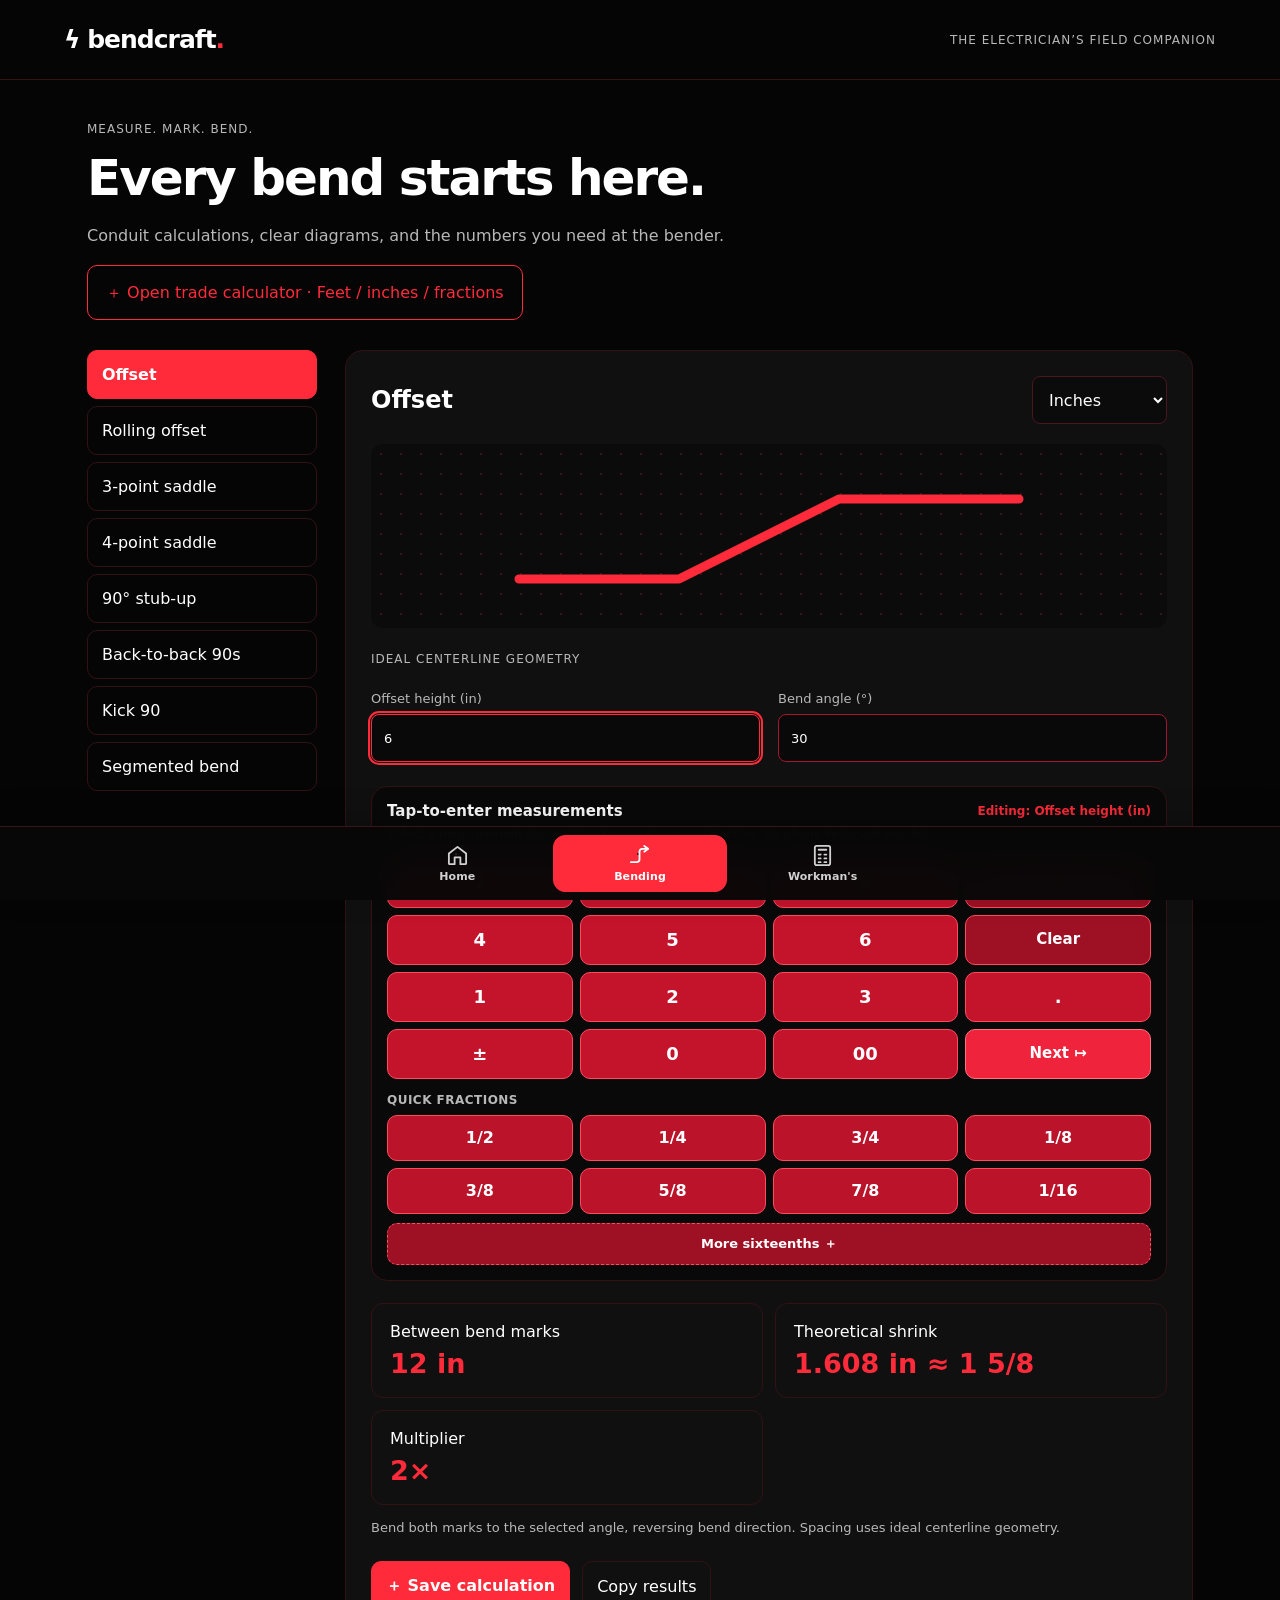
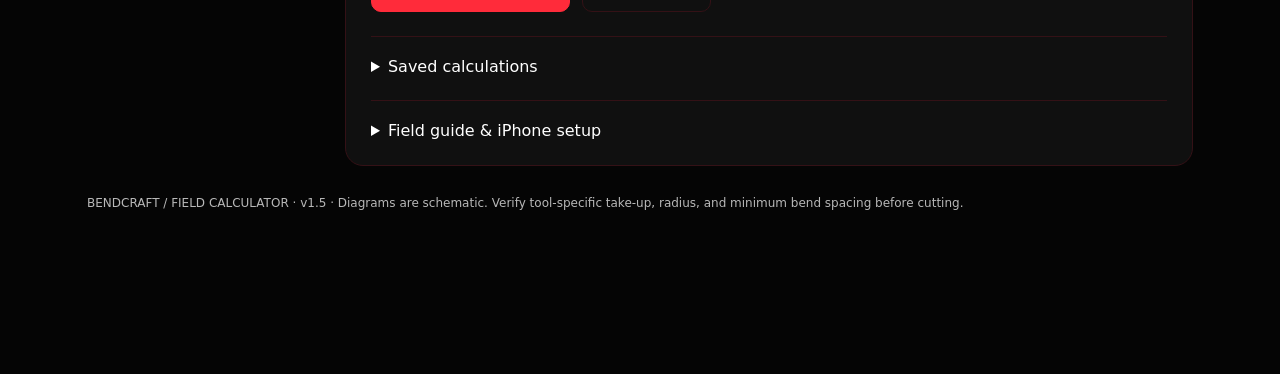
==== commit 38a0bcee: "Load updated red keypad and navigation without stale iPhone cache" ====
--- a/index.html
+++ b/index.html
@@ -1,3 +1,3 @@
-<!doctype html><html lang="en"><meta charset="utf-8"><meta name="viewport" content="width=device-width,initial-scale=1,viewport-fit=cover"><meta name="theme-color" content="#050505"><meta name="apple-mobile-web-app-capable" content="yes"><link rel="manifest" href="manifest.json"><link rel="stylesheet" href="measurement-keypad.css"><link rel="stylesheet" href="app-tabs.css"><title>Bendcraft • Conduit calculator</title><style>
+<!doctype html><html lang="en"><meta charset="utf-8"><meta name="viewport" content="width=device-width,initial-scale=1,viewport-fit=cover"><meta name="theme-color" content="#050505"><meta name="apple-mobile-web-app-capable" content="yes"><link rel="manifest" href="manifest.json?v=1.5"><link rel="stylesheet" href="measurement-keypad.css?v=1.5"><link rel="stylesheet" href="app-tabs.css?v=1.5"><title>Bendcraft • Conduit calculator</title><style>
 :root{color-scheme:dark;--bg:#050505;--panel:#101010;--line:#341116;--ink:#ffffff;--muted:#b8b8b8;--accent:#ff2b3a}*{box-sizing:border-box}body{margin:0;background:var(--bg);color:var(--ink);font:16px system-ui,sans-serif}header{padding:25px 5%;border-bottom:1px solid var(--line);display:flex;justify-content:space-between;align-items:center}.brand{font-size:25px;font-weight:800;letter-spacing:-1px}.badge,small{color:var(--muted);font-size:12px;letter-spacing:1px}main{max-width:1150px;margin:38px auto;padding:0 22px}h1{font-size:clamp(32px,5vw,50px);letter-spacing:-2px;margin:12px 0}p{color:var(--muted);line-height:1.6}.layout{display:grid;grid-template-columns:230px 1fr;gap:28px;margin-top:30px}nav{display:flex;flex-direction:column;gap:7px}button,select,input{font:inherit}button{cursor:pointer;border:1px solid var(--line);border-radius:10px;background:transparent;color:var(--ink);padding:14px;text-align:left;min-height:48px}button:hover{border-color:var(--accent)}button.active,.primary{background:var(--accent);color:#ffffff;border-color:var(--accent);font-weight:700}section{border:1px solid var(--line);background:var(--panel);border-radius:18px;padding:25px}h2{margin:0;font-size:24px}.toolbar{display:flex;justify-content:space-between;align-items:center;gap:12px}select,input{background:#0b0b0b;color:var(--ink);border:1px solid #4c161d;border-radius:8px;padding:12px;width:100%;min-height:48px}select{width:auto}#fields{display:grid;grid-template-columns:1fr 1fr;gap:18px;margin:24px 0}label{display:block;font-size:13px;color:var(--muted)}label input{margin-top:8px}.diagram{background:#0b0b0b;border-radius:12px;margin:20px 0;overflow:hidden}svg{width:100%;height:180px;background-image:radial-gradient(#3a141a 1px,transparent 1px);background-size:20px 20px}.results{display:grid;grid-template-columns:repeat(2,1fr);gap:12px}.result{padding:18px;border:1px solid var(--line);border-radius:12px}.result strong{display:block;color:var(--accent);font-size:27px;margin-top:7px}.note{font-size:13px}.actions{display:flex;gap:12px;margin-top:22px;flex-wrap:wrap}details{margin-top:24px;border-top:1px solid var(--line);padding-top:20px}summary{cursor:pointer}#saved article{border-bottom:1px solid var(--line);padding:14px 0}#saved button{padding:8px;margin-right:8px}footer{padding:30px 0;color:var(--muted);font-size:12px}a{color:var(--accent)}@media(max-width:720px){header{padding:20px}.badge{display:none}main{margin-top:24px}.layout{grid-template-columns:1fr;gap:18px}nav{flex-direction:row;overflow-x:auto;padding-bottom:6px}nav button{white-space:nowrap}section{padding:18px}#fields{gap:12px}h1{letter-spacing:-1px}.result strong{font-size:23px}}
-</style><header><div class="brand">ϟ bendcraft<span style="color:var(--accent)">.</span></div><span class="badge">THE ELECTRICIAN’S FIELD COMPANION</span></header><main><small>MEASURE. MARK. BEND.</small><h1>Every bend starts here.</h1><p>Conduit calculations, clear diagrams, and the numbers you need at the bender.</p><p><a href="calculator.html" style="display:inline-block;padding:14px 18px;border:1px solid #ff2b3a;border-radius:10px;text-decoration:none">＋ Open trade calculator · Feet / inches / fractions</a></p><div class="layout"><nav id="types" aria-label="Bend type"></nav><section><div class="toolbar"><h2 id="title"></h2><select id="unit" aria-label="Units"><option value="in">Inches</option><option value="mm">Millimeters</option></select></div><div class="diagram"><svg viewBox="0 0 600 180" role="img" aria-label="Schematic of selected bend"><path id="pipe" fill="none" stroke="#ff2b3a" stroke-width="9" stroke-linejoin="round" stroke-linecap="round"/></svg></div><small id="model"></small><div id="fields"></div><div id="measurement-keypad"></div><div id="results" class="results" aria-live="polite"></div><p id="explain" class="note"></p><div class="actions"><button id="save" class="primary">＋ Save calculation</button><button id="share">Copy results</button></div><p id="status" role="status"></p><details><summary>Saved calculations</summary><div id="saved"></div></details><details><summary>Field guide & iPhone setup</summary><p>Tap a measurement field then use the built-in number and fraction buttons—no iPhone keyboard needed. Fractions such as 12 3/8 work. Values use the selected unit. Change units to convert your current measurements. Angles remain degrees.</p><p>Offsets and saddles use ideal centerline geometry: spacing = height ÷ sin(angle); shrink per offset = height × tan(angle ÷ 2). These differ from rounded field tables and do not compensate for shoe radius. Verify marks with your bender’s instructions. Stub take-up and back-to-back star marks must match your actual shoe. Segmented calculations use equal chord approximations.</p><p>On iPhone: open the hosted app in Safari, tap Share → Add to Home Screen → Open as Web App. Saved bends stay in this browser on this device. This local version requires hosting before iPhone installation.</p><p><a href="https://data.kleintools.com/sites/all/product_assets/documents/instructions/klein/ConduitBenderGuide.pdf" target="_blank" rel="noopener">Klein bender reference</a> · <a href="https://apps.apple.com/us/app/ibend-pipe/id339407922" target="_blank" rel="noopener">Workflow research: iBend Pipe</a></p></details></section></div><footer>BENDCRAFT / FIELD CALCULATOR · v1.4 · Diagrams are schematic. Verify tool-specific take-up, radius, and minimum bend spacing before cutting.</footer></main><nav class="app-tabs" aria-label="Bendcraft apps"><div class="app-tabs-inner"><a class="app-tab" href="home.html"><svg viewBox="0 0 24 24" aria-hidden="true"><path d="m3 10 9-7 9 7v10a1 1 0 0 1-1 1h-5v-7H9v7H4a1 1 0 0 1-1-1Z"/></svg><span>Home</span></a><a class="app-tab" href="index.html" aria-current="page"><svg viewBox="0 0 24 24" aria-hidden="true"><path d="M3 19h6c1.7 0 3-1.3 3-3V8c0-1.7 1.3-3 3-3h6"/><path d="m17 2 4 3-4 3"/></svg><span>Bending</span></a><a class="app-tab" href="calculator.html"><svg viewBox="0 0 24 24" aria-hidden="true"><rect x="4" y="2" width="16" height="20" rx="2"/><path d="M8 6h8M8 11h2m4 0h2M8 15h2m4 0h2M8 19h2m4 0h2"/></svg><span>Workman's</span></a></div></nav><script src="app.js"></script><script src="measurement-keypad.js"></script></html>
+</style><header><div class="brand">ϟ bendcraft<span style="color:var(--accent)">.</span></div><span class="badge">THE ELECTRICIAN’S FIELD COMPANION</span></header><main><small>MEASURE. MARK. BEND.</small><h1>Every bend starts here.</h1><p>Conduit calculations, clear diagrams, and the numbers you need at the bender.</p><p><a href="calculator.html?v=1.5" style="display:inline-block;padding:14px 18px;border:1px solid #ff2b3a;border-radius:10px;text-decoration:none">＋ Open trade calculator · Feet / inches / fractions</a></p><div class="layout"><nav id="types" aria-label="Bend type"></nav><section><div class="toolbar"><h2 id="title"></h2><select id="unit" aria-label="Units"><option value="in">Inches</option><option value="mm">Millimeters</option></select></div><div class="diagram"><svg viewBox="0 0 600 180" role="img" aria-label="Schematic of selected bend"><path id="pipe" fill="none" stroke="#ff2b3a" stroke-width="9" stroke-linejoin="round" stroke-linecap="round"/></svg></div><small id="model"></small><div id="fields"></div><div id="measurement-keypad"></div><div id="results" class="results" aria-live="polite"></div><p id="explain" class="note"></p><div class="actions"><button id="save" class="primary">＋ Save calculation</button><button id="share">Copy results</button></div><p id="status" role="status"></p><details><summary>Saved calculations</summary><div id="saved"></div></details><details><summary>Field guide & iPhone setup</summary><p>Tap a measurement field then use the built-in number and fraction buttons—no iPhone keyboard needed. Fractions such as 12 3/8 work. Values use the selected unit. Change units to convert your current measurements. Angles remain degrees.</p><p>Offsets and saddles use ideal centerline geometry: spacing = height ÷ sin(angle); shrink per offset = height × tan(angle ÷ 2). These differ from rounded field tables and do not compensate for shoe radius. Verify marks with your bender’s instructions. Stub take-up and back-to-back star marks must match your actual shoe. Segmented calculations use equal chord approximations.</p><p>On iPhone: open the hosted app in Safari, tap Share → Add to Home Screen → Open as Web App. Saved bends stay in this browser on this device. This local version requires hosting before iPhone installation.</p><p><a href="https://data.kleintools.com/sites/all/product_assets/documents/instructions/klein/ConduitBenderGuide.pdf" target="_blank" rel="noopener">Klein bender reference</a> · <a href="https://apps.apple.com/us/app/ibend-pipe/id339407922" target="_blank" rel="noopener">Workflow research: iBend Pipe</a></p></details></section></div><footer>BENDCRAFT / FIELD CALCULATOR · v1.5 · Diagrams are schematic. Verify tool-specific take-up, radius, and minimum bend spacing before cutting.</footer></main><nav class="app-tabs" aria-label="Bendcraft apps"><div class="app-tabs-inner"><a class="app-tab" href="home.html?v=1.5"><svg viewBox="0 0 24 24" aria-hidden="true"><path d="m3 10 9-7 9 7v10a1 1 0 0 1-1 1h-5v-7H9v7H4a1 1 0 0 1-1-1Z"/></svg><span>Home</span></a><a class="app-tab" href="index.html?v=1.5" aria-current="page"><svg viewBox="0 0 24 24" aria-hidden="true"><path d="M3 19h6c1.7 0 3-1.3 3-3V8c0-1.7 1.3-3 3-3h6"/><path d="m17 2 4 3-4 3"/></svg><span>Bending</span></a><a class="app-tab" href="calculator.html?v=1.5"><svg viewBox="0 0 24 24" aria-hidden="true"><rect x="4" y="2" width="16" height="20" rx="2"/><path d="M8 6h8M8 11h2m4 0h2M8 15h2m4 0h2M8 19h2m4 0h2"/></svg><span>Workman's</span></a></div></nav><script src="app.js"></script><script src="measurement-keypad.js"></script></html>
--- a/measurement-keypad.css
+++ b/measurement-keypad.css
@@ -1,22 +1,40 @@
 /* Shared touch-first Bendcraft measurement keypad. */
 #measurement-keypad { margin: 14px 0 22px; }
-.mp-wrap { border: 1px solid var(--line, #35483e); border-radius: 16px; background: #11221b; padding: 15px; }
+.mp-wrap { border: 1px solid var(--line, #3b1218); border-radius: 16px; background: #090909; padding: 15px; }
 .mp-top { display: flex; align-items: center; justify-content: space-between; flex-wrap: wrap; gap: 5px 12px; }
-.mp-top strong { font-size: 15px; color: var(--ink, #f0f3df); }
-.mp-active { color: var(--accent, #dcf986); font-size: 12px; font-weight: 700; }
-.mp-hint { font-size: 12px; margin: 7px 0 14px; color: var(--muted, #a0b3a4); line-height: 1.4; }
-.mp-label { margin: 14px 0 8px; font-size: 12px; color: var(--muted, #a0b3a4); font-weight: 700; letter-spacing: .04em; text-transform: uppercase; }
+.mp-top strong { font-size: 15px; color: var(--ink, #ffffff); }
+.mp-active { color: var(--accent, #ff2b3a); font-size: 12px; font-weight: 700; }
+.mp-hint { font-size: 12px; margin: 7px 0 14px; color: var(--muted, #b8b8b8); line-height: 1.4; }
+.mp-label { margin: 14px 0 8px; font-size: 12px; color: var(--muted, #b8b8b8); font-weight: 700; letter-spacing: .04em; text-transform: uppercase; }
 .mp-grid { display: grid; grid-template-columns: repeat(4, minmax(0, 1fr)); gap: 7px; }
-.mp-key, .mp-more { appearance: none; min-width: 0; min-height: 50px; padding: 8px 4px; border: 1px solid #536957; border-radius: 10px; background: #23392c; color: var(--ink, #f0f3df); text-align: center; font: 600 18px/1.15 system-ui, sans-serif; touch-action: manipulation; -webkit-tap-highlight-color: transparent; cursor: pointer; }
-.mp-key:active, .mp-more:active { background: var(--accent, #dcf986); color: #14231f; transform: scale(.975); }
-.mp-key:focus-visible, .mp-more:focus-visible { outline: 2px solid var(--accent, #dcf986); outline-offset: 2px; }
+.mp-key, .mp-more { appearance: none; min-width: 0; min-height: 50px; padding: 8px 4px; border: 1px solid #ff4a60; border-radius: 10px; background: #c4142c; color: #ffffff; text-align: center; font: 600 18px/1.15 system-ui, sans-serif; touch-action: manipulation; -webkit-tap-highlight-color: transparent; cursor: pointer; }
+.mp-key:active, .mp-more:active { background: #ff2b3a; color: #ffffff; transform: scale(.975); }
+.mp-key:focus-visible, .mp-more:focus-visible { outline: 2px solid var(--accent, #ff2b3a); outline-offset: 2px; }
 .mp-fractions .mp-key, .mp-units .mp-key { font-size: 16px; min-height: 46px; }
-.mp-key.mp-subtle { font-size: 15px; color: #d5e1cc; background: #344337; }
-.mp-key.mp-next { background: #dcf986; color: #14231f; font-size: 15px; font-weight: 800; }
+.mp-key.mp-subtle { font-size: 15px; color: #ffffff; background: #9e1023; }
+.mp-key.mp-next { background: #ef233c; border-color: #ff7282; color: #ffffff; font-size: 15px; font-weight: 800; }
 .mp-key:disabled { opacity: .4; cursor: not-allowed; }
-.mp-more { display: block; width: 100%; min-height: 42px; font-size: 13px; margin-top: 9px; background: transparent; border-style: dashed; }
+.mp-more { display: block; width: 100%; min-height: 42px; font-size: 13px; margin-top: 9px; background: #9e1023; border-style: dashed; }
 .mp-extra { margin-top: 8px; }
 .mp-extra[hidden] { display: none !important; }
-.mp-selected { outline: 2px solid var(--accent, #dcf986) !important; outline-offset: 1px; border-color: var(--accent, #dcf986) !important; }
+.mp-selected { outline: 2px solid var(--accent, #ff2b3a) !important; outline-offset: 1px; border-color: var(--accent, #ff2b3a) !important; }
 .mp-selected[readonly] { cursor: pointer; }
 @media(max-width:400px) { .mp-wrap { padding: 11px; } .mp-grid { gap: 6px; } .mp-key { min-height: 48px; font-size: 18px; } .mp-fractions .mp-key { font-size: 15px; } }
+
+/* v1.5: Red controls throughout the measurement workflow. */
+.mp-key:hover, .mp-more:hover { background: #e31937; border-color: #ff8794; }
+#fields input, #a, #b, #c {
+  background: #090909; border-color: #a3172e; color: #ffffff;
+  caret-color: #ff2b3a;
+}
+#fields input:focus-visible, #a:focus-visible, #b:focus-visible, #c:focus-visible {
+  border-color: #ff2b3a;
+  outline: 2px solid #ff2b3a;
+  outline-offset: 1px;
+}
+#measurement-keypad .mp-fractions .mp-key,
+#measurement-keypad .mp-units .mp-key { background: #ba132a; }
+#measurement-keypad .mp-fractions .mp-key:hover,
+#measurement-keypad .mp-units .mp-key:hover { background: #e31937; }
+#measurement-keypad .mp-fractions .mp-key:active,
+#measurement-keypad .mp-units .mp-key:active { background: #ff2b3a; }
--- a/app-tabs.css
+++ b/app-tabs.css
@@ -9,8 +9,8 @@
   inset: auto 0 0 0;
   display: block;
   padding: 9px 14px calc(9px + env(safe-area-inset-bottom, 0px));
-  border-top: 1px solid #465948;
-  background: rgba(18, 33, 27, .97);
+  border-top: 1px solid #3a141a;
+  background: rgba(8, 8, 8, .97);
   -webkit-backdrop-filter: blur(16px);
   backdrop-filter: blur(16px);
   box-shadow: 0 -8px 30px rgba(0, 0, 0, .22);
@@ -35,7 +35,7 @@
   border: 1px solid transparent;
   border-radius: 12px;
   text-decoration: none;
-  color: #afc2b1;
+  color: #d1d1d1;
   font: 600 11px/1.15 system-ui, -apple-system, sans-serif;
   letter-spacing: .1px;
   -webkit-tap-highlight-color: transparent;
@@ -52,14 +52,14 @@
   flex: none;
 }
 nav.app-tabs a.app-tab[aria-current="page"] {
-  background: #dcf986;
-  border-color: #dcf986;
-  color: #14231f;
+  background: #ff2b3a;
+  border-color: #ff2b3a;
+  color: #ffffff;
   font-weight: 800;
 }
-nav.app-tabs a.app-tab:active:not([aria-current="page"]) { background: #2b4033; }
+nav.app-tabs a.app-tab:active:not([aria-current="page"]) { background: #1a1a1a; }
 nav.app-tabs a.app-tab:focus-visible {
-  outline: 2px solid #dcf986;
+  outline: 2px solid #ff2b3a;
   outline-offset: 2px;
 }
 @media (min-width: 720px) {
